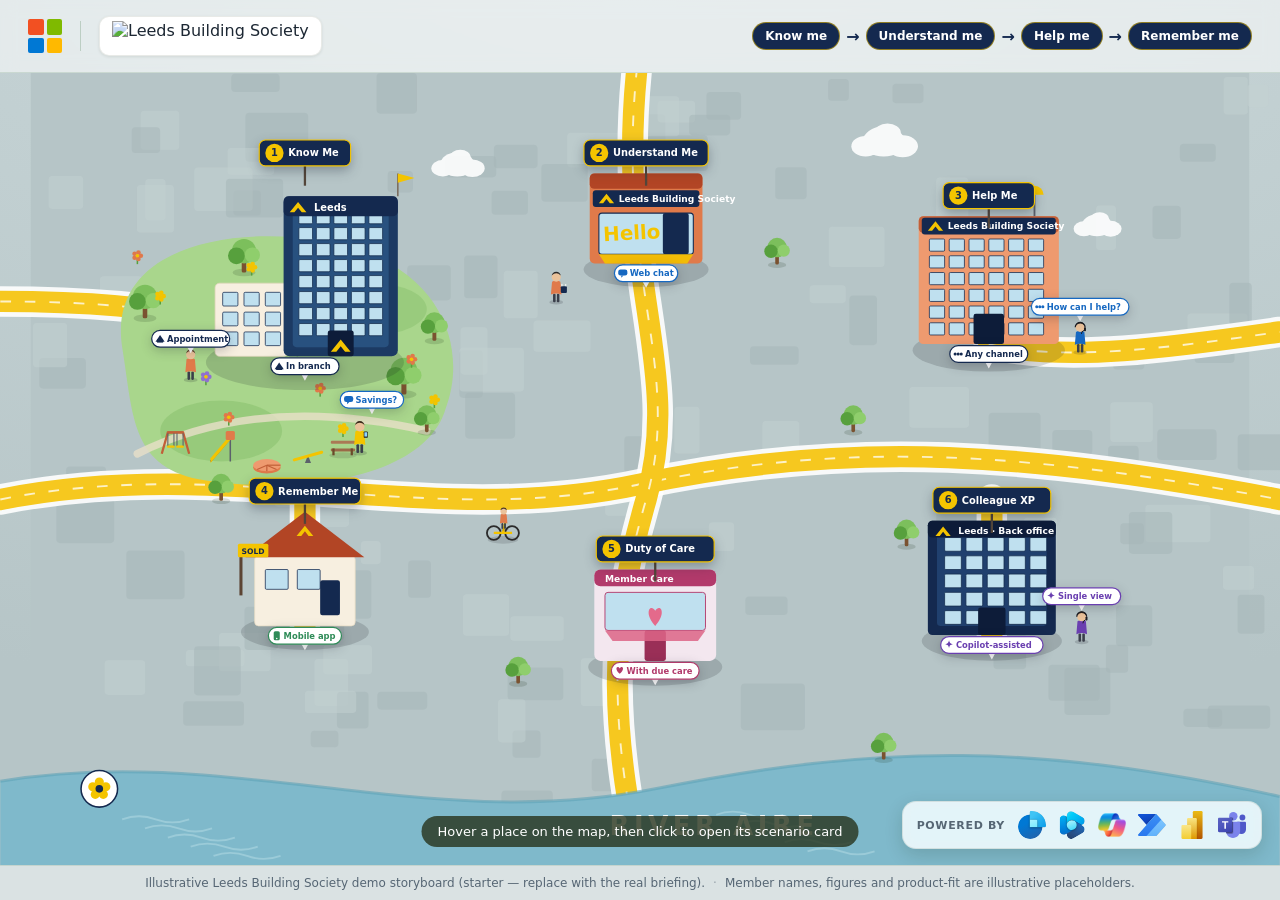
==== reference-flatmap/index.html @ 659c1f30 "Initial publish: Interactive Storyboarding Framework skill" ====
<!DOCTYPE html>
<!-- ============================================================================
     Kwizda Countryside Demo Hub
     Single-page interactive isometric countryside map for a Dynamics 365 Sales
     + Microsoft AI executive demo. Open this file directly in Microsoft Edge.

     Files:
       index.html  – this page structure
       styles.css  – all styling + colour variables (edit colours at the top)
       data.js     – farm positions + all scenario card content (edit content here)
       app.js      – builds the isometric scene and handles navigation

     No backend, no build step, no internet required. Just double-click to open.
     ========================================================================= -->
<html lang="en">
<head>
  <meta charset="UTF-8" />
  <meta name="viewport" content="width=device-width, initial-scale=1.0" />
  <title>Leeds Building Society — High Street Demo Hub</title>
  <link rel="stylesheet" href="styles.css" />
</head>
<body>

  <!-- =====================================================================
       VIEW 1 — THE COUNTRYSIDE MAP
       ===================================================================== -->
  <main id="mapView" class="view view--map is-active">

    <!-- Top bar: branding + the rep journey strip -->
    <header class="topbar">
      <div class="topbar__brand">
        <span class="topbar__logo" aria-hidden="true">
          <!-- Simple four-square Microsoft-style mark -->
          <span class="ms-square ms-square--r"></span><span class="ms-square ms-square--g"></span>
          <span class="ms-square ms-square--b"></span><span class="ms-square ms-square--y"></span>
        </span>
        <!-- Customer + partner logos, presented as clean white badge chips so
             they sit naturally in the header. Swap the files in /logos to
             rebrand: kwizda.png (customer) and orbis.webp (partner). -->
        <span class="brand__divider" aria-hidden="true"></span>
        <span class="brandchip brandchip--leeds">
          <img src="logos/leeds.svg" alt="Leeds Building Society" />
        </span>
      </div>

      <!-- The seven-step rep journey (filled from data.js REP_JOURNEY) -->
      <nav class="journey" id="journeyStrip" aria-label="Sales rep journey"></nav>
    </header>

    <!-- The isometric scene is injected here by app.js -->
    <div class="stage" id="stage">
      <div class="stage__hint" id="stageHint">Hover a place on the map, then click to open its scenario card</div>

      <!-- Microsoft technology stack used across the demo, pinned bottom-right.
           Add/remove a logo by editing this list (files live in /logos). -->
      <div class="techstack" aria-label="Microsoft technologies used in this demo">
        <span class="techstack__label">Powered by</span>
        <span class="techstack__logos">
          <span class="techlogo" title="Dynamics 365 Customer Service Premium"><img src="logos/dynamics.svg" alt="Dynamics 365 Customer Service" /></span>
          <span class="techlogo" title="Dynamics 365 Customer Insights"><img src="logos/customerinsights.svg" alt="Customer Insights" /></span>
          <span class="techlogo" title="Microsoft 365 Copilot"><img src="logos/copilot.png" alt="Microsoft 365 Copilot" /></span>
          <span class="techlogo" title="Microsoft Power Automate"><img src="logos/powerautomate.svg" alt="Power Automate" /></span>
          <span class="techlogo" title="Microsoft Power BI"><img src="logos/powerbi.svg" alt="Power BI" /></span>
          <span class="techlogo" title="Microsoft Teams"><img src="logos/teams.svg" alt="Microsoft Teams" /></span>
        </span>
      </div>
    </div>

    <!-- Footer note: provenance + placeholder disclaimer -->
    <footer class="mapfoot">
      <span>Illustrative Leeds Building Society demo storyboard (starter — replace with the real briefing).</span>
      <span class="mapfoot__sep">·</span>
      <span>Member names, figures and product-fit are illustrative placeholders.</span>
    </footer>
  </main>

  <!-- =====================================================================
       VIEW 2 — THE SCENARIO STORYBOARD CARD
       Hidden until a farm is clicked; populated by app.js.
       ===================================================================== -->
  <section id="detailView" class="view view--detail" aria-hidden="true">
    <div class="card" id="cardRoot">

      <!-- Card header -->
      <div class="card__head">
        <button class="backbtn" id="backBtn" type="button">
          <span class="backbtn__arrow" aria-hidden="true">←</span> Back to the map
        </button>
        <div class="card__badge" id="cardBadge">Scenario 0</div>
      </div>

      <!-- Card hero -->
      <div class="card__hero">
        <div class="card__heroicon" id="cardHeroIcon" aria-hidden="true"></div>
        <div class="card__herotext">
          <h2 class="card__title" id="cardTitle">Scenario title</h2>
          <p class="card__farmer" id="cardFarmer">Member / persona</p>
          <p class="card__usecase" id="cardUseCase">Use case</p>
          <!-- Optional key-detail chips, rendered by app.js from a scenario's
               heroFacts array (e.g. farm size, crops, credit limit). -->
          <div class="card__meta" id="cardMeta"></div>
        </div>
      </div>

      <!-- Card body: a responsive grid of labelled blocks.
           Each block has an id so app.js can hide it when a scenario omits that
           field in data.js (e.g. Scenario 1 shows only key message, components
           and the sequence). -->
      <div class="card__grid">

        <!-- Key demo message: highlighted callout (only shown if the scenario
             defines keyMessage in data.js) -->
        <div class="block block--wide block--keymsg" id="blockKeyMsg">
          <h3 class="block__label">Key demo message</h3>
          <div id="cKeyMsg"></div>
        </div>

        <!-- Solution components: rendered as logo tiles by app.js -->
        <div class="block block--wide" id="blockItems">
          <h3 class="block__label">Solution components</h3>
          <ul id="cItems" class="itemgrid"></ul>
        </div>

        <div class="block block--wide" id="blockSummary">
          <h3 class="block__label">Business summary</h3>
          <p id="cSummary"></p>
        </div>

        <div class="block block--wide" id="blockContext">
          <h3 class="block__label">Member / persona context</h3>
          <p id="cContext"></p>
          <!-- Optional structured profile facts (key/value), rendered by app.js
               from a scenario's contextFacts array. Hidden if none provided. -->
          <dl id="cContextFacts" class="facts"></dl>
        </div>

        <div class="block block--problem" id="blockProblem">
          <h3 class="block__label">Key business problem</h3>
          <p id="cProblem"></p>
        </div>

        <div class="block block--solution" id="blockSolution">
          <h3 class="block__label">Microsoft solution demonstrated</h3>
          <p id="cSolution"></p>
        </div>

        <div class="block block--outcome" id="blockOutcome">
          <h3 class="block__label">Expected business outcome</h3>
          <p id="cOutcome"></p>
        </div>

        <!-- Sequence of demo actions: rendered as a winding country road -->
        <div class="block block--wide" id="blockSequence">
          <h3 class="block__label">Sequence of demo actions</h3>
          <div id="cSequence" class="road"></div>
        </div>
      </div>

      <!-- Card footer: previous / next navigation between farms -->
      <div class="card__foot">
        <button class="navbtn" id="prevBtn" type="button">‹ Previous</button>
        <button class="navbtn navbtn--ghost" id="backBtn2" type="button">High street map</button>
        <button class="navbtn" id="nextBtn" type="button">Next ›</button>
      </div>
    </div>
  </section>

  <!-- data first, then the app logic -->
  <script src="data.js"></script>
  <script src="app.js"></script>
</body>
</html>
---- reference-flatmap/styles.css ----
/* =============================================================================
   Kwizda Countryside Demo Hub — STYLES
   -----------------------------------------------------------------------------
   REBRAND / RECOLOUR HERE: every colour is a CSS variable in :root below.
   The palette blends Microsoft brand blues with agricultural greens and warm
   countryside tones.
   ============================================================================= */

:root {
  /* --- Microsoft-style accents --- */
  --ms-blue:        #0078d4;
  --ms-blue-dark:   #005a9e;
  --ms-blue-light:  #50b0f0;
  --ms-red:         #f25022;
  --ms-green:       #7fba00;
  --ms-yellow:      #ffb900;

  /* --- Brand accents (Leeds Building Society navy / gold) --- */
  /* Kept the --green-* variable NAMES so wiring is untouched; values are brand. */
  --green-deep:     #14294f;   /* LBS navy        */
  --green:          #1c3a63;   /* mid navy        */
  --green-soft:     #f4c400;   /* LBS gold        */
  --green-mist:     #eef2f6;   /* pale blue wash  */

  /* --- Warm illustration tones --- */
  --warm-cream:     #f7efe0;
  --warm-sand:      #efe3c8;
  --warm-clay:      #e0784a;
  --warm-brown:     #6f4a3a;
  --warm-roof:      #b24525;

  /* --- Sky / map wash --- */
  --sky-top:        #c7d5d7;
  --sky-mid:        #cdd9db;
  --sky-low:        #d5dee0;

  /* --- Ink / text --- */
  --ink:            #1c2733;
  --ink-soft:       #566674;
  --paper:          #ffffff;

  /* --- UI --- */
  --shadow-soft:    0 10px 30px rgba(31, 54, 20, 0.18);
  --shadow-card:    0 24px 60px rgba(20, 40, 15, 0.28);
  --radius:         18px;
  --radius-sm:      12px;
  --font: -apple-system, BlinkMacSystemFont, "SF Pro Display", "SF Pro Text", "Segoe UI", system-ui, "Helvetica Neue", Arial, sans-serif;
}

* { box-sizing: border-box; }

html, body {
  margin: 0;
  height: 100%;
  font-family: var(--font);
  color: var(--ink);
  background: var(--green-mist);
  -webkit-font-smoothing: antialiased;
}

/* ----------------------------------------------------------------- VIEWS --- */
/* Two stacked views; only one is active at a time, with a soft crossfade.    */
.view {
  position: fixed;
  inset: 0;
  opacity: 0;
  visibility: hidden;
  transition: opacity 0.45s ease, transform 0.45s ease;
}
.view--map      { transform: scale(1.02); }
.view--map.is-active    { opacity: 1; visibility: visible; transform: scale(1); }
.view--detail   { transform: translateY(18px); overflow-y: auto; }
.view--detail.is-active { opacity: 1; visibility: visible; transform: translateY(0); }

/* =====================================================================
   MAP VIEW
   ===================================================================== */
.view--map {
  display: flex;
  flex-direction: column;
  background:
    radial-gradient(130% 90% at 50% -10%, #cdd9db 0%, #c2d0d2 45%, #b6c5c7 100%);
}

/* --- Top bar --- */
.topbar {
  display: flex;
  align-items: center;
  justify-content: space-between;
  gap: 24px;
  padding: 16px 28px;
  flex-wrap: wrap;
  background: rgba(255, 255, 255, 0.55);
  backdrop-filter: blur(8px);
  border-bottom: 1px solid rgba(47, 107, 52, 0.14);
  z-index: 5;
}
.topbar__brand { display: flex; align-items: center; gap: 14px; }
.topbar__logo {
  display: grid;
  grid-template-columns: 1fr 1fr;
  gap: 3px;
  width: 34px; height: 34px;
  flex: 0 0 auto;
}
.ms-square { width: 100%; height: 100%; border-radius: 2px; }
.ms-square--r { background: var(--ms-red); }
.ms-square--g { background: var(--ms-green); }
.ms-square--b { background: var(--ms-blue); }
.ms-square--y { background: var(--ms-yellow); }

.topbar__title    { margin: 0; font-size: 20px; font-weight: 700; letter-spacing: -0.2px; }
.topbar__subtitle { margin: 2px 0 0; font-size: 13px; color: var(--ink-soft); }

/* --- Customer / partner logo lockup in the header --- */
.brand__divider {
  width: 1px;
  height: 30px;
  background: rgba(47, 107, 52, 0.22);
  margin: 0 4px;
  flex: 0 0 auto;
}
/* each logo sits on a clean white "badge" chip so it looks intentional and
   blends with the header regardless of the logo's own background */
.brandchip {
  display: inline-flex;
  align-items: center;
  justify-content: center;
  height: 40px;
  padding: 0 12px;
  background: #ffffff;
  border: 1px solid rgba(31, 54, 20, 0.10);
  border-radius: 10px;
  box-shadow: 0 1px 3px rgba(20, 40, 15, 0.10);
  flex: 0 0 auto;
}
.brandchip img { display: block; width: auto; object-fit: contain; }
/* tuned per logo so the optical sizes match */
.brandchip--leeds img { height: 30px; }

/* --- Rep journey strip --- */
.journey {
  display: flex;
  align-items: center;
  gap: 6px;
  flex-wrap: wrap;
}
.journey__step {
  position: relative;
  font-size: 12px;
  font-weight: 700;
  color: #fff;
  background: var(--green-deep);
  border: 1px solid rgba(244, 196, 0, 0.55);
  padding: 6px 12px;
  border-radius: 999px;
  white-space: nowrap;
}
.journey__arrow { color: var(--green-deep); font-weight: 700; }

/* --- Stage (the scene container) --- */
.stage {
  position: relative;
  flex: 1 1 auto;
  overflow: hidden;
  display: flex;
  align-items: center;
  justify-content: center;
}
.stage svg { width: 100%; height: 100%; display: block; }

.stage__hint {
  position: absolute;
  bottom: 18px;
  left: 50%;
  transform: translateX(-50%);
  background: rgba(36, 48, 24, 0.78);
  color: #fff;
  font-size: 13px;
  padding: 8px 16px;
  border-radius: 999px;
  pointer-events: none;
  z-index: 4;
  animation: floatHint 3.5s ease-in-out infinite;
}
@keyframes floatHint { 0%,100% { transform: translateX(-50%) translateY(0); } 50% { transform: translateX(-50%) translateY(-4px); } }

/* --- Microsoft technology stack, pinned to the bottom-right of the map --- */
.techstack {
  position: absolute;
  right: 18px;
  bottom: 16px;
  z-index: 4;
  display: flex;
  align-items: center;
  gap: 12px;
  padding: 8px 14px;
  background: rgba(255, 255, 255, 0.82);
  -webkit-backdrop-filter: saturate(160%) blur(8px);
  backdrop-filter: saturate(160%) blur(8px);
  border: 1px solid rgba(31, 54, 20, 0.10);
  border-radius: 14px;
  box-shadow: 0 6px 18px rgba(20, 40, 15, 0.16);
}
.techstack__label {
  font-size: 11px;
  font-weight: 600;
  letter-spacing: 0.06em;
  text-transform: uppercase;
  color: var(--ink-soft);
}
.techstack__logos { display: flex; align-items: center; gap: 10px; }
.techlogo {
  display: inline-flex;
  align-items: center;
  justify-content: center;
  width: 30px; height: 30px;
  transition: transform 0.18s ease;
}
.techlogo:hover { transform: translateY(-3px) scale(1.08); }
.techlogo img { max-width: 28px; max-height: 28px; width: auto; height: auto; object-fit: contain; display: block; }

@media (max-width: 760px) {
  .techstack__label { display: none; }   /* keep it compact on small screens */
  .techstack { gap: 8px; padding: 7px 10px; }
}

/* --- Interactive farm groups (SVG) --- */
.farm {
  cursor: pointer;
  transform-box: fill-box;
  transform-origin: center bottom;
  transition: transform 0.25s cubic-bezier(0.34, 1.56, 0.64, 1), filter 0.25s ease;
}
.farm:hover, .farm.is-focused {
  transform: translateY(-8px) scale(1.03);
  filter: drop-shadow(0 16px 16px rgba(15, 25, 45, 0.32));
}
/* The label sign above each farm */
.farm__sign { transition: transform 0.25s ease; }
.farm:hover .farm__sign { transform: translateY(-4px); }
.farm__signtext {
  font-family: var(--font);
  font-weight: 700;
  fill: #fff;
}
.farm__signnum {
  font-family: var(--font);
  font-weight: 800;
  fill: var(--green-deep);
}
.farm__plot { transition: opacity 0.25s ease; }
.farm:hover .farm__plot { opacity: 1; }

/* gentle idle bob for tractors / decorative wobble handled in app.js classes */
.bob { animation: bob 4s ease-in-out infinite; transform-box: fill-box; transform-origin: center; }
@keyframes bob { 0%,100% { transform: translateY(0); } 50% { transform: translateY(-2px); } }

/* --- Map footer --- */
.mapfoot {
  padding: 10px 28px;
  font-size: 12px;
  color: var(--ink-soft);
  background: rgba(255, 255, 255, 0.5);
  border-top: 1px solid rgba(47, 107, 52, 0.12);
  display: flex;
  gap: 8px;
  flex-wrap: wrap;
  justify-content: center;
}
.mapfoot__sep { opacity: 0.5; }

/* =====================================================================
   DETAIL VIEW — the storyboard card  (Apple-inspired, enterprise-grade)
   ---------------------------------------------------------------------
   Design language: a quiet #f5f5f7 canvas, one white surface, generous
   whitespace, hairline separators, restrained accent colour, and refined
   typography. Recolour via the --d-* tokens just below.
   ===================================================================== */
:root {
  --d-canvas:   #f5f5f7;   /* page background  */
  --d-surface:  #ffffff;   /* the card         */
  --d-group:    #f5f5f7;   /* grouped sub-cards */
  --d-ink:      #1d1d1f;   /* primary text     */
  --d-ink2:     #6e6e73;   /* secondary text   */
  --d-hair:     #e3e3e6;   /* hairline borders */
  --d-accent:   #0071e3;   /* single accent (Apple-blue tuned) */
  --d-accent-d: #0058b9;
  --d-radius:   28px;
  --d-radius-s: 16px;
}

.view--detail {
  background: var(--d-canvas);
  padding: 0 0 80px;
}

/* The single white surface, centred with room to breathe */
.card {
  max-width: 940px;
  margin: 0 auto;
  background: var(--d-surface);
  border-radius: var(--d-radius);
  box-shadow: 0 1px 2px rgba(0,0,0,0.04), 0 18px 50px rgba(0,0,0,0.07);
  overflow: hidden;
}

/* --- Sticky translucent nav bar (Apple toolbar) --- */
.card__head {
  position: sticky;
  top: 0;
  z-index: 10;
  display: flex;
  align-items: center;
  justify-content: space-between;
  padding: 14px 22px;
  background: rgba(255, 255, 255, 0.72);
  -webkit-backdrop-filter: saturate(180%) blur(20px);
  backdrop-filter: saturate(180%) blur(20px);
  border-bottom: 1px solid var(--d-hair);
}
.backbtn {
  display: inline-flex;
  align-items: center;
  gap: 6px;
  border: none;
  background: transparent;
  color: var(--d-accent);
  font-family: var(--font);
  font-size: 15px;
  font-weight: 500;
  padding: 8px 10px;
  border-radius: 10px;
  cursor: pointer;
  transition: opacity 0.18s ease, transform 0.18s ease;
}
.backbtn:hover { opacity: 0.6; }
.backbtn:active { transform: scale(0.97); }
.backbtn__arrow { font-size: 18px; line-height: 1; }
.card__badge {
  font-size: 13px;
  font-weight: 500;
  letter-spacing: 0.2px;
  color: var(--d-ink2);
}

/* --- Hero: airy, left-aligned, clear hierarchy --- */
.card__hero {
  display: flex;
  align-items: flex-start;
  gap: 22px;
  padding: 56px 64px 40px;
  border-bottom: 1px solid var(--d-hair);
}
.card__heroicon {
  flex: 0 0 auto;
  width: 60px; height: 60px;
  border-radius: 50%;
  background: rgba(0, 113, 227, 0.1);
  color: var(--d-accent);
  display: flex;
  align-items: center;
  justify-content: center;
}
.card__heroicon svg { width: 32px; height: 32px; }
.card__herotext { padding-top: 2px; }
.card__title {
  margin: 0;
  font-size: 40px;
  font-weight: 600;
  letter-spacing: -0.025em;
  line-height: 1.08;
  color: var(--d-ink);
}
.card__farmer {
  margin: 12px 0 0;
  font-size: 19px;
  font-weight: 400;
  color: var(--d-ink2);
  letter-spacing: -0.01em;
}
.card__usecase {
  margin: 16px 0 0;
  display: inline-block;
  font-size: 12px;
  font-weight: 600;
  letter-spacing: 0.02em;
  color: var(--d-accent-d);
  background: rgba(0, 113, 227, 0.08);
  padding: 6px 12px;
  border-radius: 999px;
}

/* Compact key-detail chips in the hero (farm size, crops, credit limit, …) */
.card__meta {
  margin: 16px 0 0;
  display: flex;
  flex-wrap: wrap;
  gap: 8px;
}
.metachip {
  font-size: 13px;
  line-height: 1.3;
  letter-spacing: -0.01em;
  color: var(--d-ink);
  background: var(--d-group);
  border: 1px solid var(--d-hair);
  padding: 6px 12px;
  border-radius: 8px;
}
.metachip__k {
  font-weight: 600;
  color: var(--d-ink2);
  margin-right: 2px;
}

/* --- Body grid: neutral grouped cards on whitespace --- */
.card__grid {
  display: grid;
  grid-template-columns: 1fr 1fr;
  gap: 18px;
  padding: 40px 64px 8px;
}
.block {
  background: var(--d-group);
  border-radius: var(--d-radius-s);
  padding: 24px 26px;
}
.block--wide { grid-column: 1 / -1; }
.block__label {
  margin: 0 0 12px;
  font-size: 12px;
  font-weight: 600;
  letter-spacing: 0.05em;
  text-transform: uppercase;
  color: var(--d-ink2);
}
.block p {
  margin: 0;
  font-size: 17px;
  line-height: 1.6;
  letter-spacing: -0.01em;
  color: var(--d-ink);
}

/* Structured profile facts (key/value list) inside the context card */
.facts {
  margin: 16px 0 0;
  padding: 0;
  display: grid;
  grid-template-columns: 1fr 1fr;
  gap: 0 28px;
}
.facts__row {
  display: grid;
  grid-template-columns: 130px 1fr;
  gap: 12px;
  align-items: baseline;
  padding: 10px 0;
  border-top: 1px solid var(--d-hair);
}
.facts__row dt {
  margin: 0;
  font-size: 12px;
  font-weight: 600;
  letter-spacing: 0.03em;
  text-transform: uppercase;
  color: var(--d-ink2);
}
.facts__row dd {
  margin: 0;
  font-size: 15px;
  line-height: 1.45;
  letter-spacing: -0.01em;
  color: var(--d-ink);
}

/* Restrained semantic accents — coloured LABEL only, surfaces stay quiet */
.block--problem  .block__label { color: #c0392b; }
.block--solution .block__label { color: var(--d-accent-d); }
.block--outcome  .block__label { color: #1d7a3e; }

/* --- Key demo message: headline + a few crisp value statements --- */
.block--keymsg {
  background: linear-gradient(180deg, #f4f9ff, #fbfdff);
  border: 1px solid #dbe9fb;
}
.block--keymsg .block__label { color: var(--d-accent-d); }
.keymsg__lead {
  margin: 2px 0 16px;
  font-size: 21px;
  line-height: 1.4;
  letter-spacing: -0.015em;
  color: var(--d-ink);
  font-weight: 600;
}
.keymsg__points { margin: 0; padding: 0; list-style: none; }
.keymsg__points li {
  position: relative;
  padding-left: 26px;
  font-size: 16px;
  line-height: 1.55;
  letter-spacing: -0.01em;
  color: var(--d-ink2);
  margin-bottom: 10px;
}
.keymsg__points li:last-child { margin-bottom: 0; }
.keymsg__points li::before {
  content: "";
  position: absolute;
  left: 4px; top: 8px;
  width: 8px; height: 8px;
  border-radius: 50%;
  background: var(--d-accent);
}

/* --- Solution components: clean logo tiles --- */
.itemgrid {
  display: grid;
  grid-template-columns: repeat(auto-fill, minmax(220px, 1fr));
  gap: 12px;
  margin: 0;
  padding: 0;
  list-style: none;
}
.itemchip {
  display: flex;
  align-items: center;
  gap: 13px;
  background: #fff;
  border: 1px solid var(--d-hair);
  border-radius: 14px;
  padding: 13px 16px;
  transition: transform 0.18s ease, box-shadow 0.18s ease;
}
.itemchip:hover { transform: translateY(-2px); box-shadow: 0 6px 18px rgba(0,0,0,0.06); }
.itemchip__icon { flex: 0 0 auto; width: 40px; height: 34px; display: flex; align-items: center; justify-content: center; }
.itemchip__icon svg { width: 32px; height: 32px; display: block; }
.itemchip__logo { width: auto; height: auto; max-width: 40px; max-height: 34px; object-fit: contain; display: block; }
.itemchip__label {
  font-size: 15px;
  font-weight: 500;
  letter-spacing: -0.01em;
  color: var(--d-ink);
  line-height: 1.3;
}

/* --- Sequence of demo actions: a winding country road through the steps --- */
.road {
  position: relative;
  margin-top: 10px;
  padding: 6px 0;
}
.road__svg {
  position: absolute;
  left: 0; top: 0;
  width: 100%; height: 100%;
  z-index: 0;
  pointer-events: none;
}
/* the country lane: a soft earth edge, a tan road, and a dashed centre line */
.road__edge { fill: none; stroke: #b39a68; stroke-width: 36; stroke-linecap: round; stroke-linejoin: round; }
.road__lane { fill: none; stroke: #d9c79c; stroke-width: 28; stroke-linecap: round; stroke-linejoin: round; }
.road__dash { fill: none; stroke: #ffffff; stroke-width: 3; stroke-dasharray: 13 15; stroke-linecap: round; opacity: 0.85; }

.roadstep {
  position: relative;
  z-index: 1;
  display: grid;
  grid-template-columns: 1fr 210px 1fr;  /* outer text | central road band | outer text */
  column-gap: 30px;
  align-items: center;
  min-height: 156px;
}
.roadstep__node {
  grid-column: 2;                          /* nodes live in the central band */
  width: 74px; height: 74px;
  border-radius: 50%;
  display: flex; align-items: center; justify-content: center;
  color: #fff;
  font-size: 27px;
  font-weight: 800;
  border: 4px solid #fff;
  box-shadow: 0 8px 18px rgba(20, 40, 15, 0.30);
}
.roadstep--left  .roadstep__node { justify-self: start; }
.roadstep--left  .roadstep__body { grid-column: 3; justify-self: start; text-align: left;  max-width: 320px; }
.roadstep--right .roadstep__node { justify-self: end; }
.roadstep--right .roadstep__body { grid-column: 1; justify-self: end;   text-align: right; max-width: 320px; }

.roadstep__eyebrow {
  font-size: 11px;
  font-weight: 700;
  letter-spacing: 0.08em;
  text-transform: uppercase;
  margin-bottom: 3px;
}
.roadstep__title {
  font-size: 18px;
  font-weight: 700;
  letter-spacing: -0.01em;
  color: var(--d-ink);
  margin-bottom: 4px;
}
.roadstep__text {
  font-size: 15px;
  line-height: 1.5;
  letter-spacing: -0.01em;
  color: var(--d-ink2);
}

/* --- Footer nav: Apple pill buttons --- */
.card__foot {
  display: flex;
  align-items: center;
  justify-content: space-between;
  gap: 12px;
  padding: 36px 64px 56px;
}
.navbtn {
  border: none;
  background: var(--d-accent);
  color: #fff;
  font-family: var(--font);
  font-size: 15px;
  font-weight: 500;
  letter-spacing: -0.01em;
  padding: 12px 24px;
  border-radius: 999px;
  cursor: pointer;
  transition: background 0.18s ease, transform 0.18s ease, opacity 0.18s ease;
}
.navbtn:hover { background: var(--d-accent-d); }
.navbtn:active { transform: scale(0.97); }
.navbtn--ghost {
  background: #e8e8ed;
  color: var(--d-ink);
}
.navbtn--ghost:hover { background: #dcdce1; }

/* Entry animation — quiet and quick */
.view--detail.is-active .card { animation: cardIn 0.45s cubic-bezier(0.22, 1, 0.36, 1); }
@keyframes cardIn {
  from { opacity: 0; transform: translateY(16px); }
  to   { opacity: 1; transform: translateY(0); }
}

/* ----------------------------------------------------------- RESPONSIVE --- */
@media (max-width: 820px) {
  .card { border-radius: 0; }
  .card__hero { padding: 40px 28px 28px; }
  .card__title { font-size: 30px; }
  .card__grid { grid-template-columns: 1fr; padding: 28px 28px 4px; }
  .facts { grid-template-columns: 1fr; }
  /* winding road collapses to a single-side lane on small screens */
  .roadstep { grid-template-columns: 58px 1fr; column-gap: 18px; min-height: auto; padding: 10px 0; }
  .roadstep--left  .roadstep__node,
  .roadstep--right .roadstep__node { grid-column: 1; justify-self: center; }
  .roadstep--left  .roadstep__body,
  .roadstep--right .roadstep__body { grid-column: 2; justify-self: start; text-align: left; max-width: none; }
  .roadstep__node { width: 50px; height: 50px; font-size: 19px; border-width: 3px; }
  .card__foot { padding: 28px 28px 44px; flex-wrap: wrap; }
  .navbtn { flex: 1 1 auto; }
}
@media (max-width: 760px) {
  .topbar { gap: 12px; }
  .journey { display: none; }              /* keep the map clean on small screens */
}
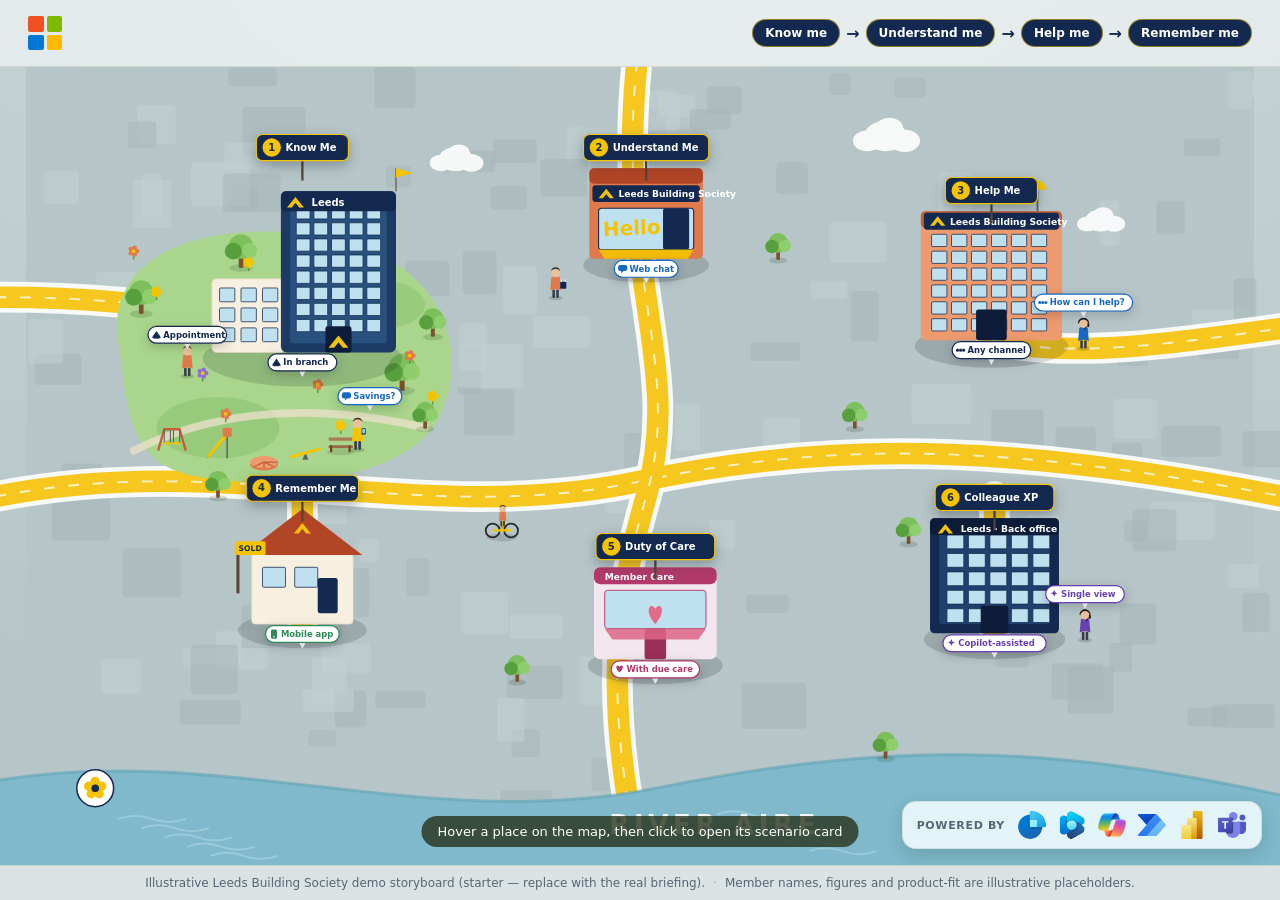
==== commit 3f056cff: "Remove all customer-identifying logos and branding; genericize sample demo content" ====
--- a/reference-flatmap/index.html
+++ b/reference-flatmap/index.html
@@ -1,14 +1,15 @@
 <!DOCTYPE html>
 <!-- ============================================================================
-     Kwizda Countryside Demo Hub
-     Single-page interactive isometric countryside map for a Dynamics 365 Sales
-     + Microsoft AI executive demo. Open this file directly in Microsoft Edge.
+     Leeds Building Society — High Street Demo Hub
+     Single-page interactive flat illustrated city-map demo for a Dynamics 365
+     Customer Service + Microsoft AI executive demo. Open this file directly
+     in Microsoft Edge.
 
      Files:
        index.html  – this page structure
        styles.css  – all styling + colour variables (edit colours at the top)
-       data.js     – farm positions + all scenario card content (edit content here)
-       app.js      – builds the isometric scene and handles navigation
+       data.js     – building positions + all scenario card content (edit content here)
+       app.js      – builds the flat map scene and handles navigation
 
      No backend, no build step, no internet required. Just double-click to open.
      ========================================================================= -->
@@ -34,13 +35,13 @@
           <span class="ms-square ms-square--r"></span><span class="ms-square ms-square--g"></span>
           <span class="ms-square ms-square--b"></span><span class="ms-square ms-square--y"></span>
         </span>
-        <!-- Customer + partner logos, presented as clean white badge chips so
-             they sit naturally in the header. Swap the files in /logos to
-             rebrand: kwizda.png (customer) and orbis.webp (partner). -->
-        <span class="brand__divider" aria-hidden="true"></span>
-        <span class="brandchip brandchip--leeds">
-          <img src="logos/leeds.svg" alt="Leeds Building Society" />
-        </span>
+        <!-- Customer + partner logos go here as clean white badge chips so
+             they sit naturally in the header. Add your own logo files under
+             /logos and a brandchip span per logo when rebranding this demo,
+             e.g.:
+             <span class="brandchip brandchip--customer">
+               <img src="logos/customer.svg" alt="Customer" />
+             </span> -->
       </div>
 
       <!-- The seven-step rep journey (filled from data.js REP_JOURNEY) -->
--- a/reference-flatmap/styles.css
+++ b/reference-flatmap/styles.css
@@ -1,5 +1,5 @@
 /* =============================================================================
-   Kwizda Countryside Demo Hub — STYLES
+   Leeds Building Society — High Street Demo Hub — STYLES
    -----------------------------------------------------------------------------
    REBRAND / RECOLOUR HERE: every colour is a CSS variable in :root below.
    The palette blends Microsoft brand blues with agricultural greens and warm
